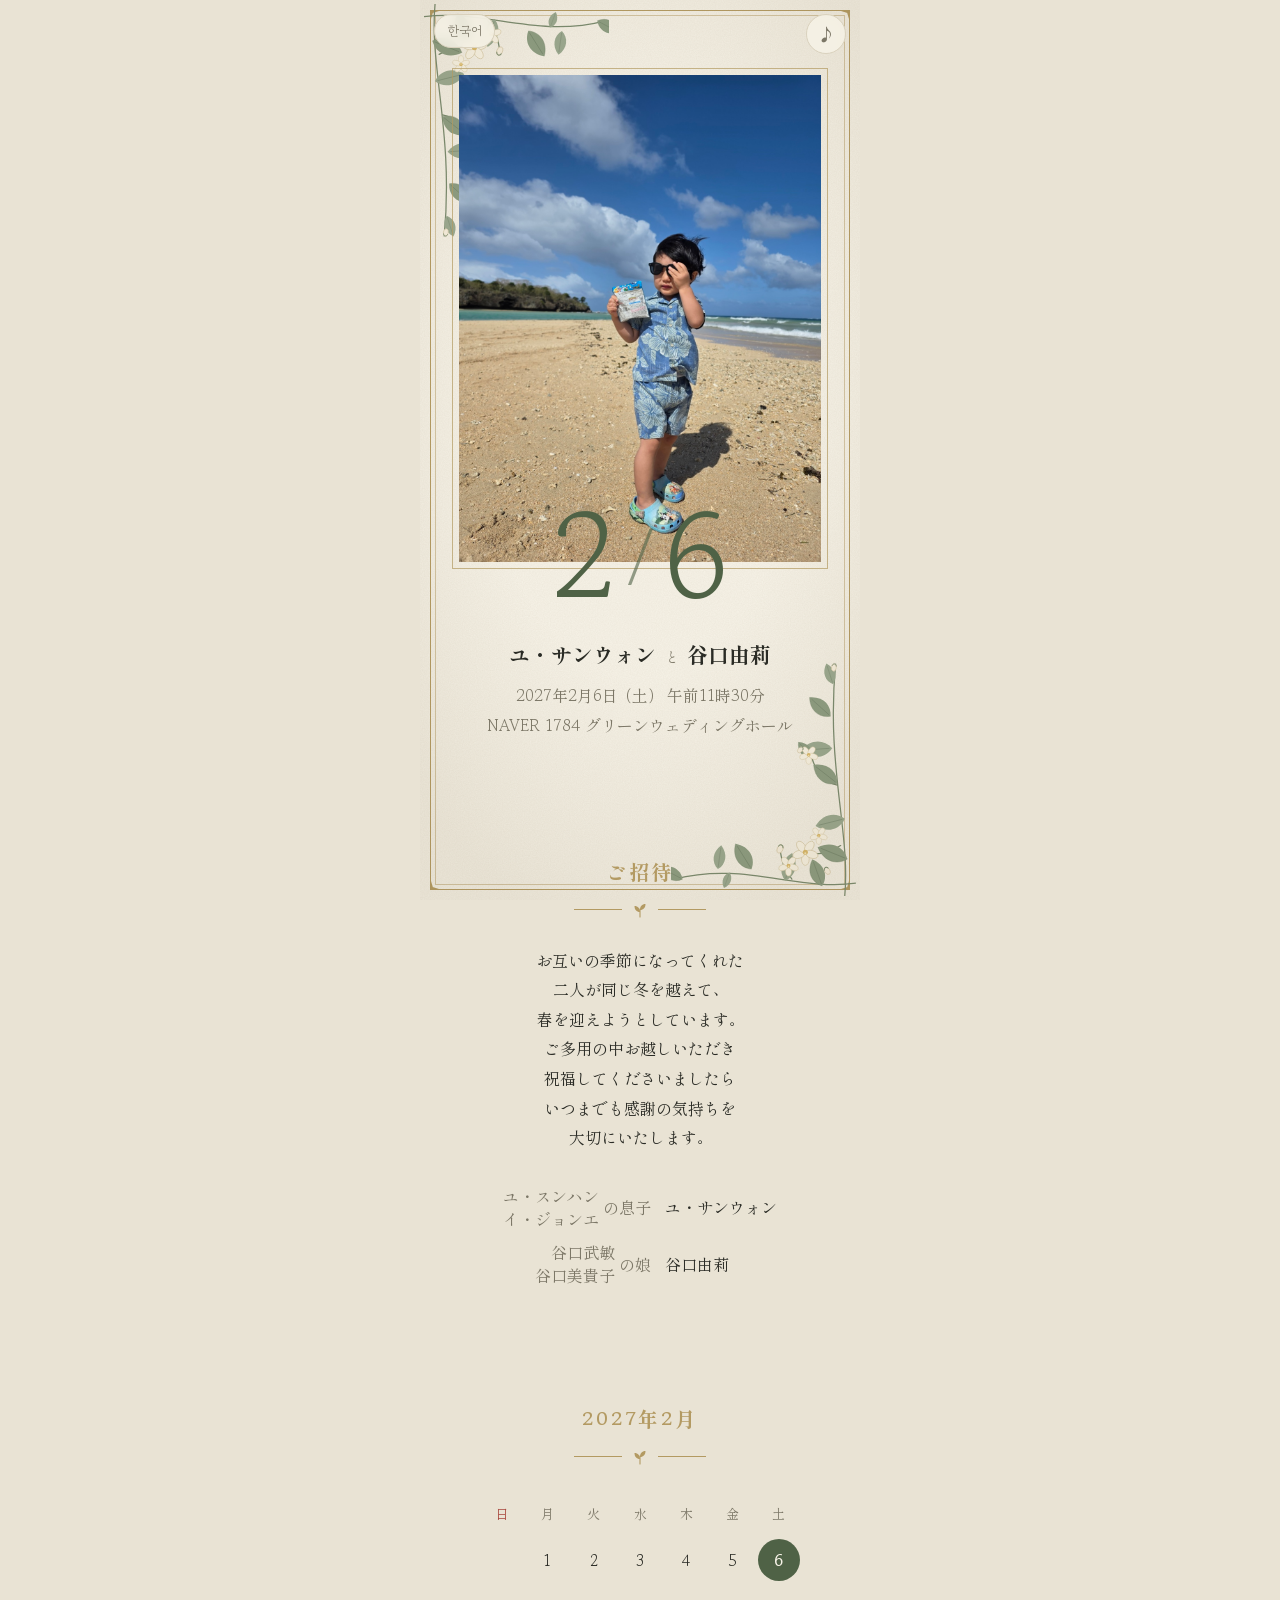
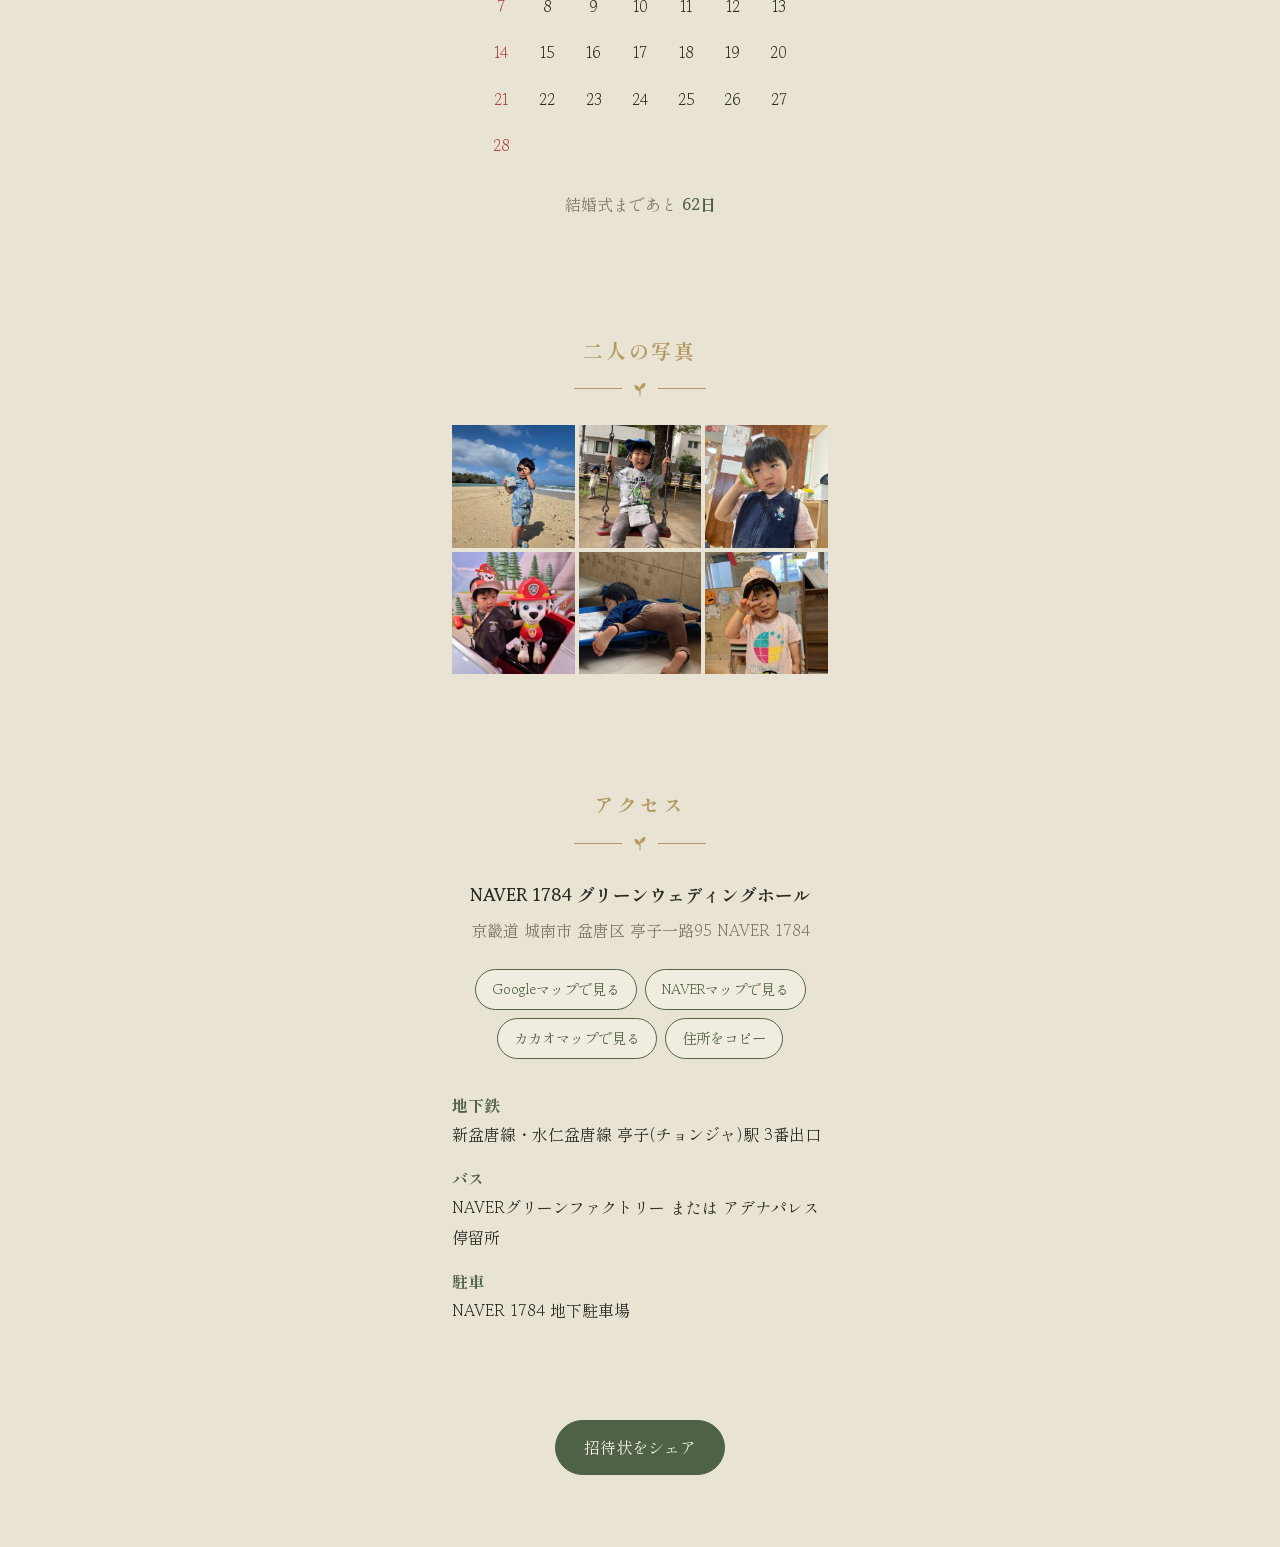
==== site/ja/index.html @ 0885a6d9 "Add prev/next navigation to photo viewer with tap, swipe and arrow keys Co-Authored-By: Claude Fable" ====
<!doctype html>
<html lang="ja">
<head>
<meta charset="utf-8">
<!-- 상위 폴더의 style.css, app.js, images/ 를 그대로 쓰기 위한 기준 경로 -->
<base href="../">
<meta name="viewport" content="width=device-width, initial-scale=1, viewport-fit=cover">
<title>ユ・サンウォン と 谷口 ゆり、結婚します</title>
<meta name="description" content="2027年2月6日（土）午前11時30分、NAVER 1784 グリーンウェディングホール">
<meta property="og:type" content="website">
<meta property="og:title" content="ユ・サンウォン と 谷口 ゆり、結婚します">
<meta property="og:description" content="2027年2月6日（土）午前11時30分、NAVER 1784 グリーンウェディングホール">
<meta property="og:image" content="__BASE_URL__/images/01.jpg">
<meta property="og:url" content="__BASE_URL__/ja/">
<link rel="preconnect" href="https://fonts.googleapis.com">
<link rel="preconnect" href="https://fonts.gstatic.com" crossorigin>
<link href="https://fonts.googleapis.com/css2?family=Gowun+Batang:wght@400;700&family=Shippori+Mincho:wght@400;700&display=swap" rel="stylesheet">
<link rel="icon" href="data:,">
<!-- 디자인을 고치면 ?v= 숫자를 올려야 폰 캐시가 새 CSS 를 받음 -->
<link rel="stylesheet" href="style.css?v=4">
</head>
<body>
<div class="frame" aria-hidden="true"><div class="frame-line"></div><div class="sprig tl"></div><div class="sprig br"></div></div>
<main>
  <a class="lang" href="./" lang="ko" hreflang="ko">한국어</a>
  <button type="button" id="bgmBtn" class="bgm" hidden aria-pressed="false" aria-label="BGMをオン"><span>♪</span></button>
  <header class="hero">
    <div class="hero-photo"><img id="heroImg" alt="二人の写真" fetchpriority="high" decoding="async"></div>
    <p class="hero-date" aria-hidden="true"><span id="heroMonth"></span><span class="slash">/</span><span id="heroDay"></span></p>
    <h1 class="hero-names"><span id="gName"></span><span class="and">と</span><span id="bName"></span></h1>
    <p class="hero-when" id="heroWhen"></p>
    <p class="hero-where" id="heroWhere"></p>
  </header>

  <section class="greeting">
    <h2>ご招待</h2>
    <p id="greetingText"></p>
    <dl class="family" id="family"></dl>
  </section>

  <section class="calendar">
    <h2 id="calTitle"></h2>
    <div class="cal-grid" id="calGrid" role="grid"></div>
    <p class="dday" id="dday"></p>
  </section>

  <section class="gallery">
    <h2>二人の写真</h2>
    <div class="gal-grid" id="galGrid"></div>
  </section>

  <section class="location">
    <h2>アクセス</h2>
    <p class="venue-name" id="venueName"></p>
    <p class="venue-addr" id="venueAddr"></p>
    <div class="map-actions">
      <a id="googleLink" target="_blank" rel="noopener">Googleマップで見る</a>
      <a id="naverLink" target="_blank" rel="noopener">NAVERマップで見る</a>
      <a id="kakaoLink" target="_blank" rel="noopener">カカオマップで見る</a>
      <button type="button" id="copyAddr">住所をコピー</button>
    </div>
    <dl class="transit" id="transit"></dl>
  </section>

  <footer>
    <button type="button" id="share" class="share">招待状をシェア</button>
  </footer>
</main>

<dialog id="viewer" aria-label="写真を拡大">
  <img id="viewerImg" alt="">
  <div class="viewer-nav">
    <button type="button" id="viewerPrev" aria-label="前の写真">&#8249;</button>
    <span id="viewerCount" aria-live="polite"></span>
    <button type="button" id="viewerNext" aria-label="次の写真">&#8250;</button>
  </div>
  <button type="button" id="viewerClose">閉じる</button>
</dialog>
<div class="toast" id="toast" role="status" aria-live="polite"></div>
<audio id="bgm" loop preload="auto"></audio>

<script src="config.js"></script>
<script src="app.js?v=4"></script>
</body>
</html>
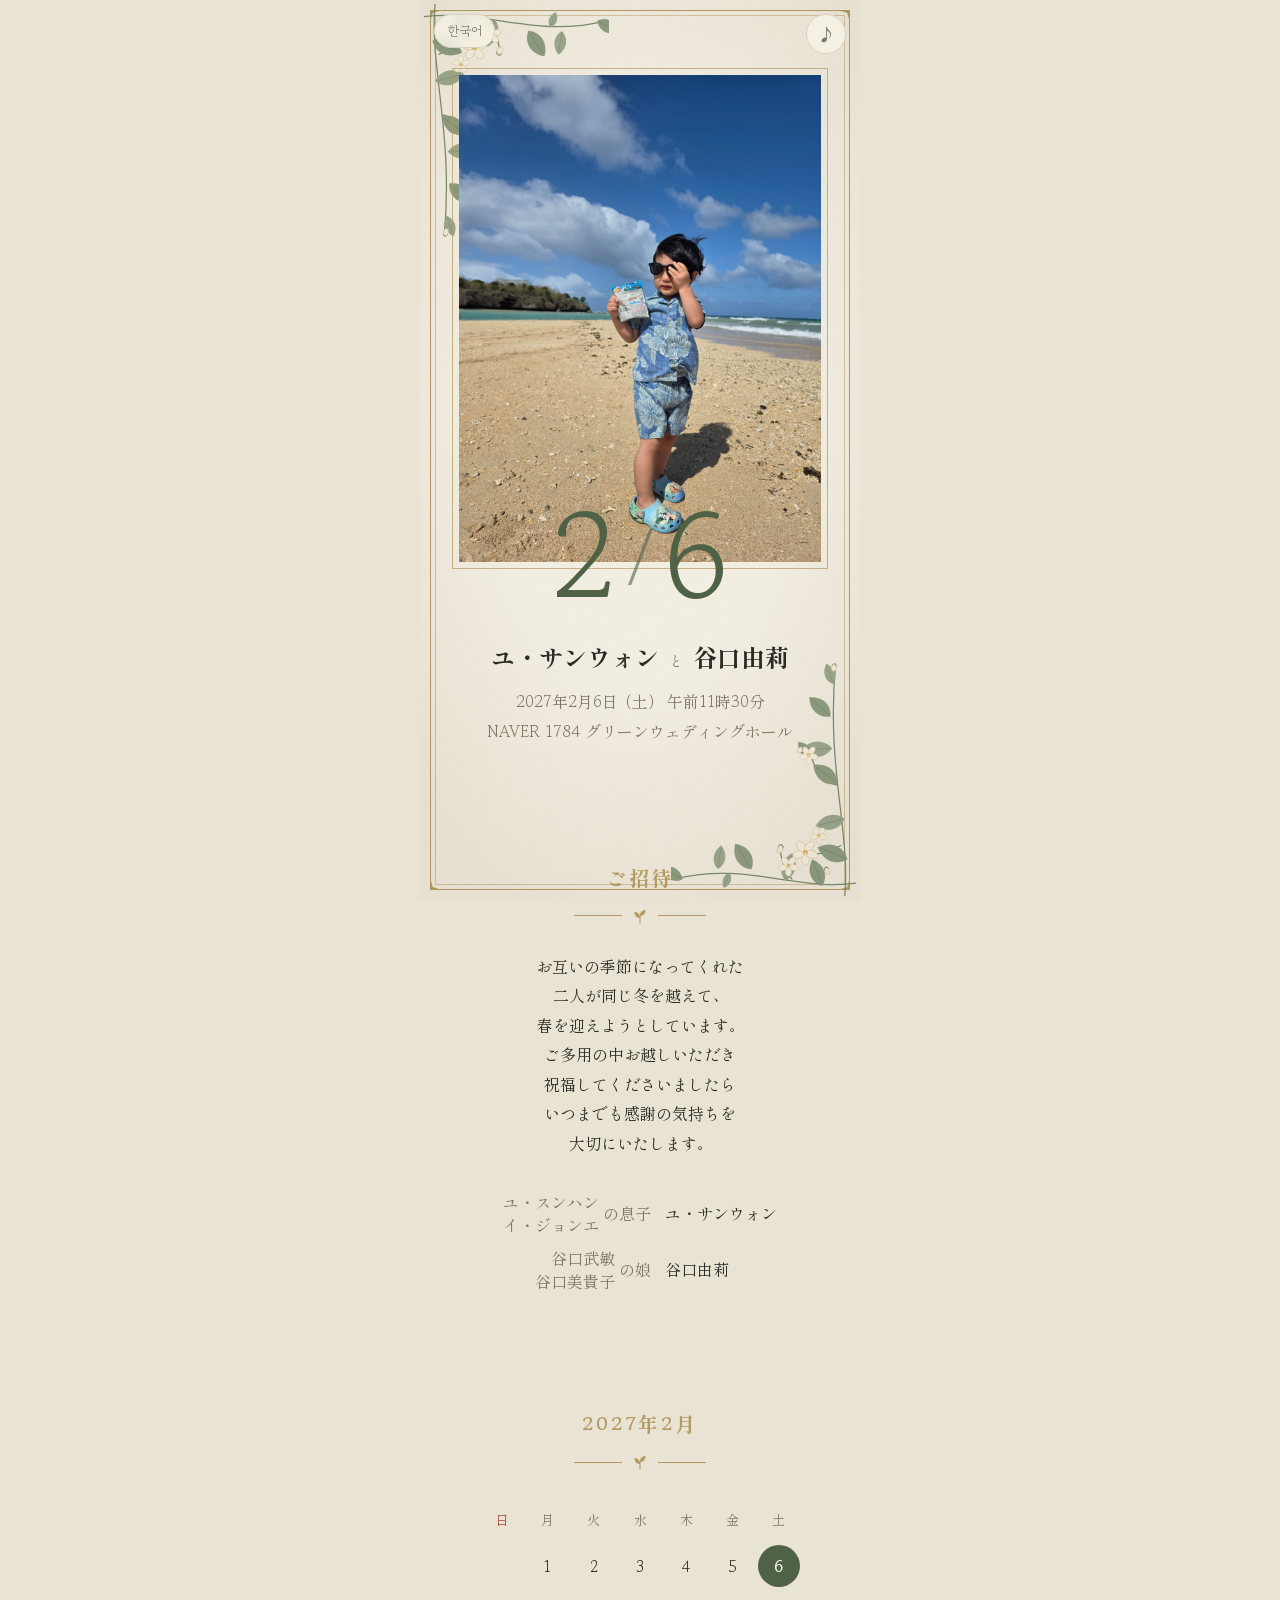
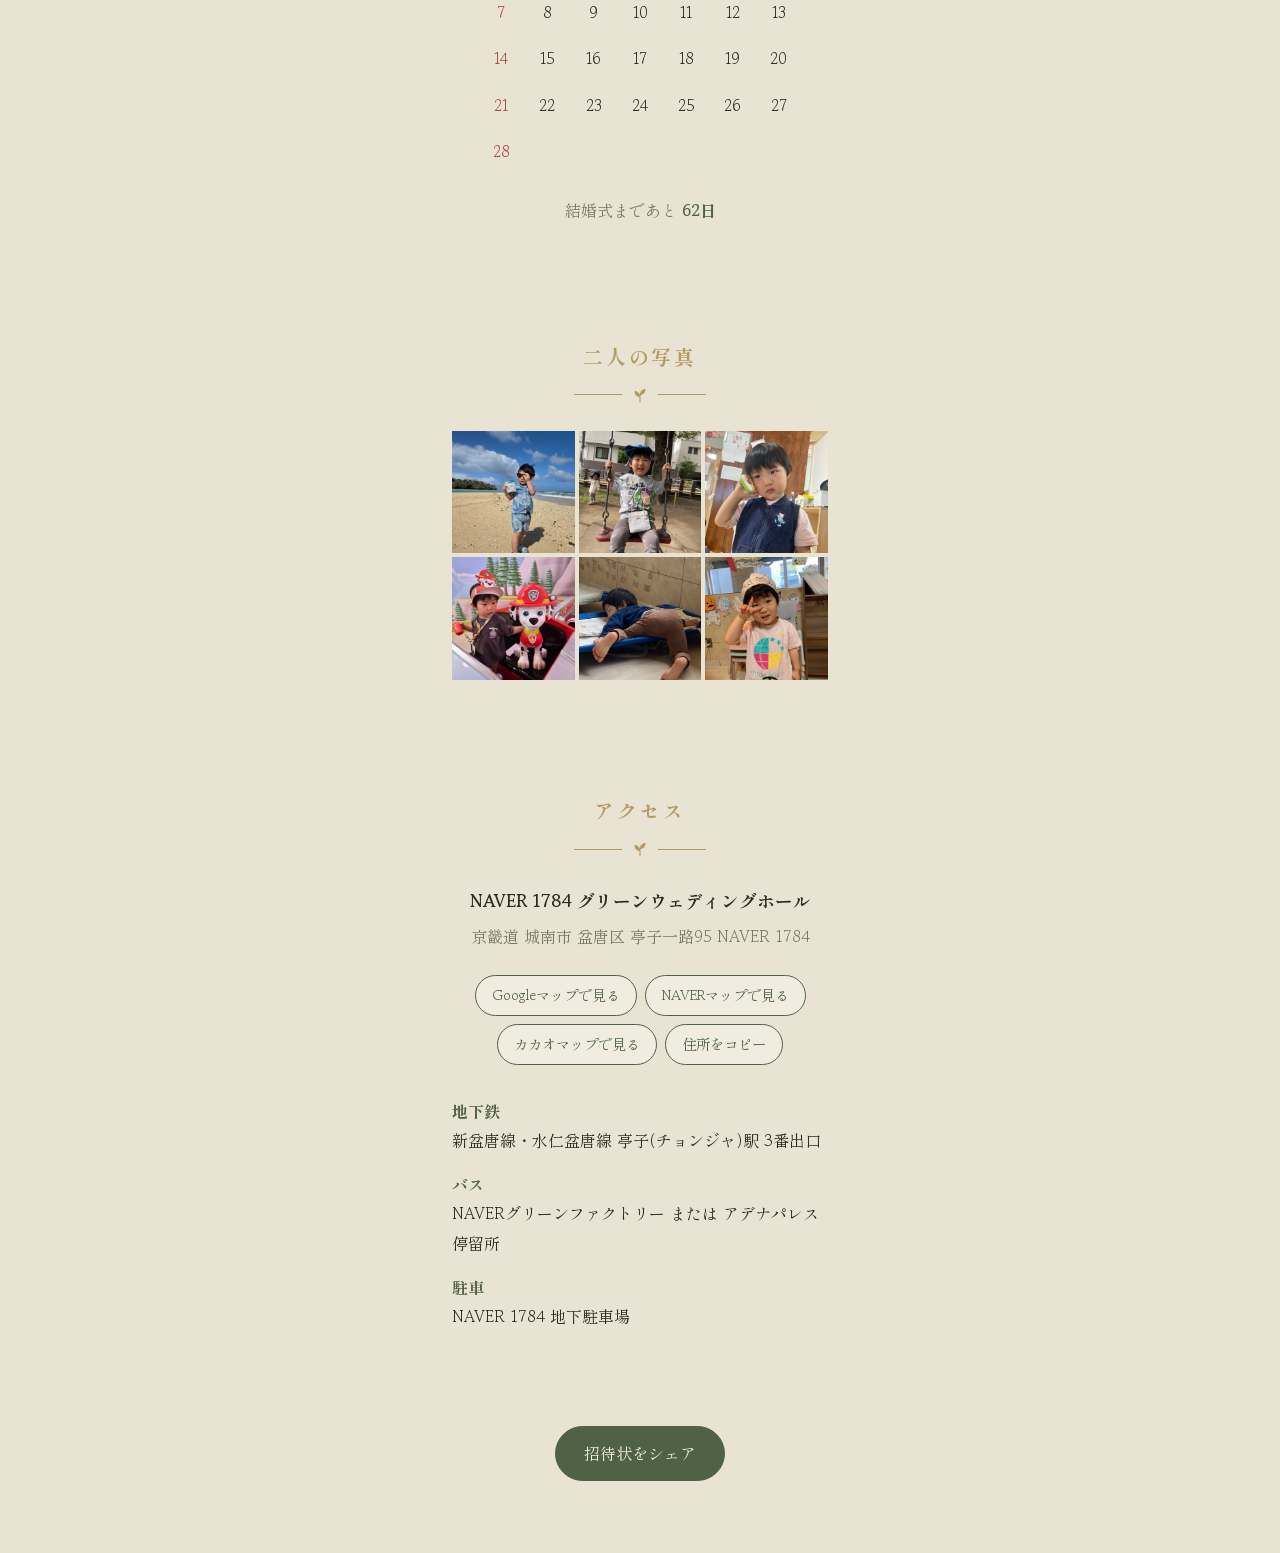
==== commit 79ce9c0d: "Enlarge hero names while keeping them on one line Co-Authored-By: Claude Fable 5.1 <noreply@anthropi" ====
--- a/site/ja/index.html
+++ b/site/ja/index.html
@@ -17,7 +17,7 @@
 <link href="https://fonts.googleapis.com/css2?family=Gowun+Batang:wght@400;700&family=Shippori+Mincho:wght@400;700&display=swap" rel="stylesheet">
 <link rel="icon" href="data:,">
 <!-- 디자인을 고치면 ?v= 숫자를 올려야 폰 캐시가 새 CSS 를 받음 -->
-<link rel="stylesheet" href="style.css?v=4">
+<link rel="stylesheet" href="style.css?v=5">
 </head>
 <body>
 <div class="frame" aria-hidden="true"><div class="frame-line"></div><div class="sprig tl"></div><div class="sprig br"></div></div>
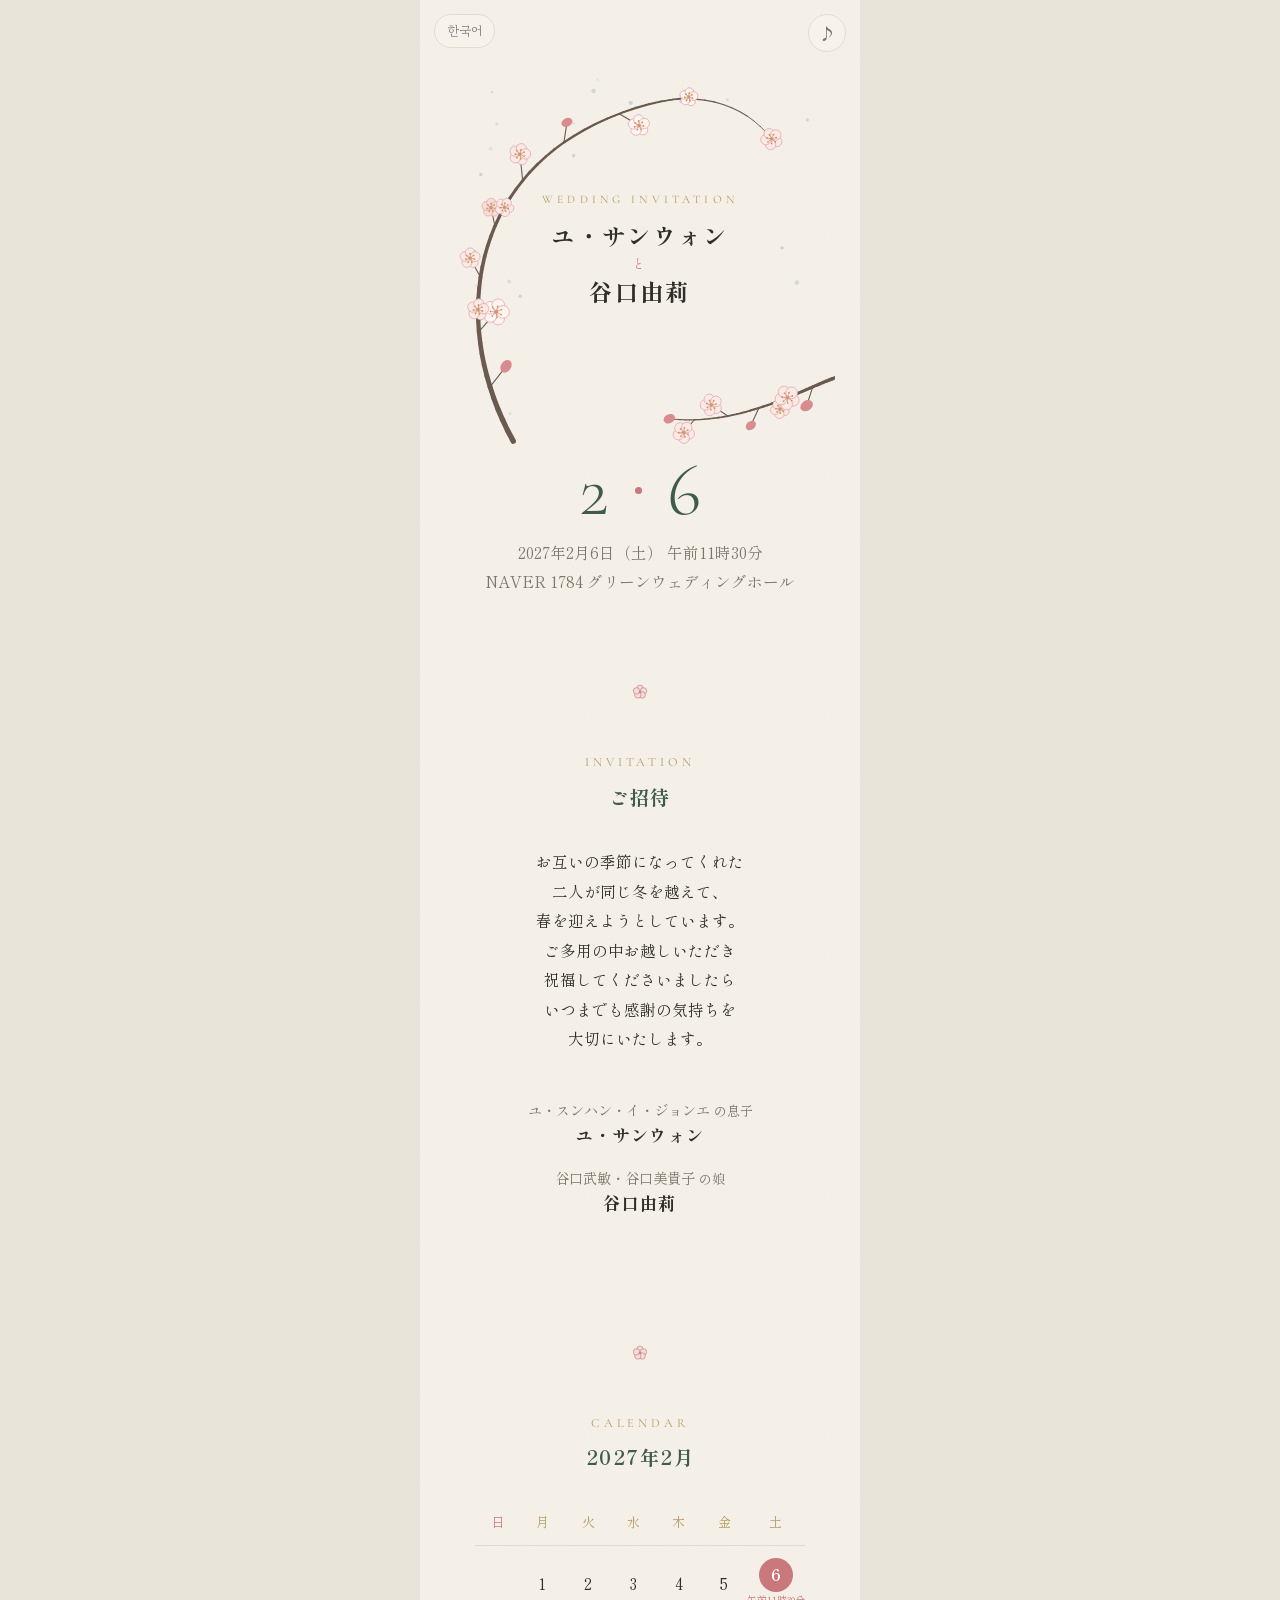
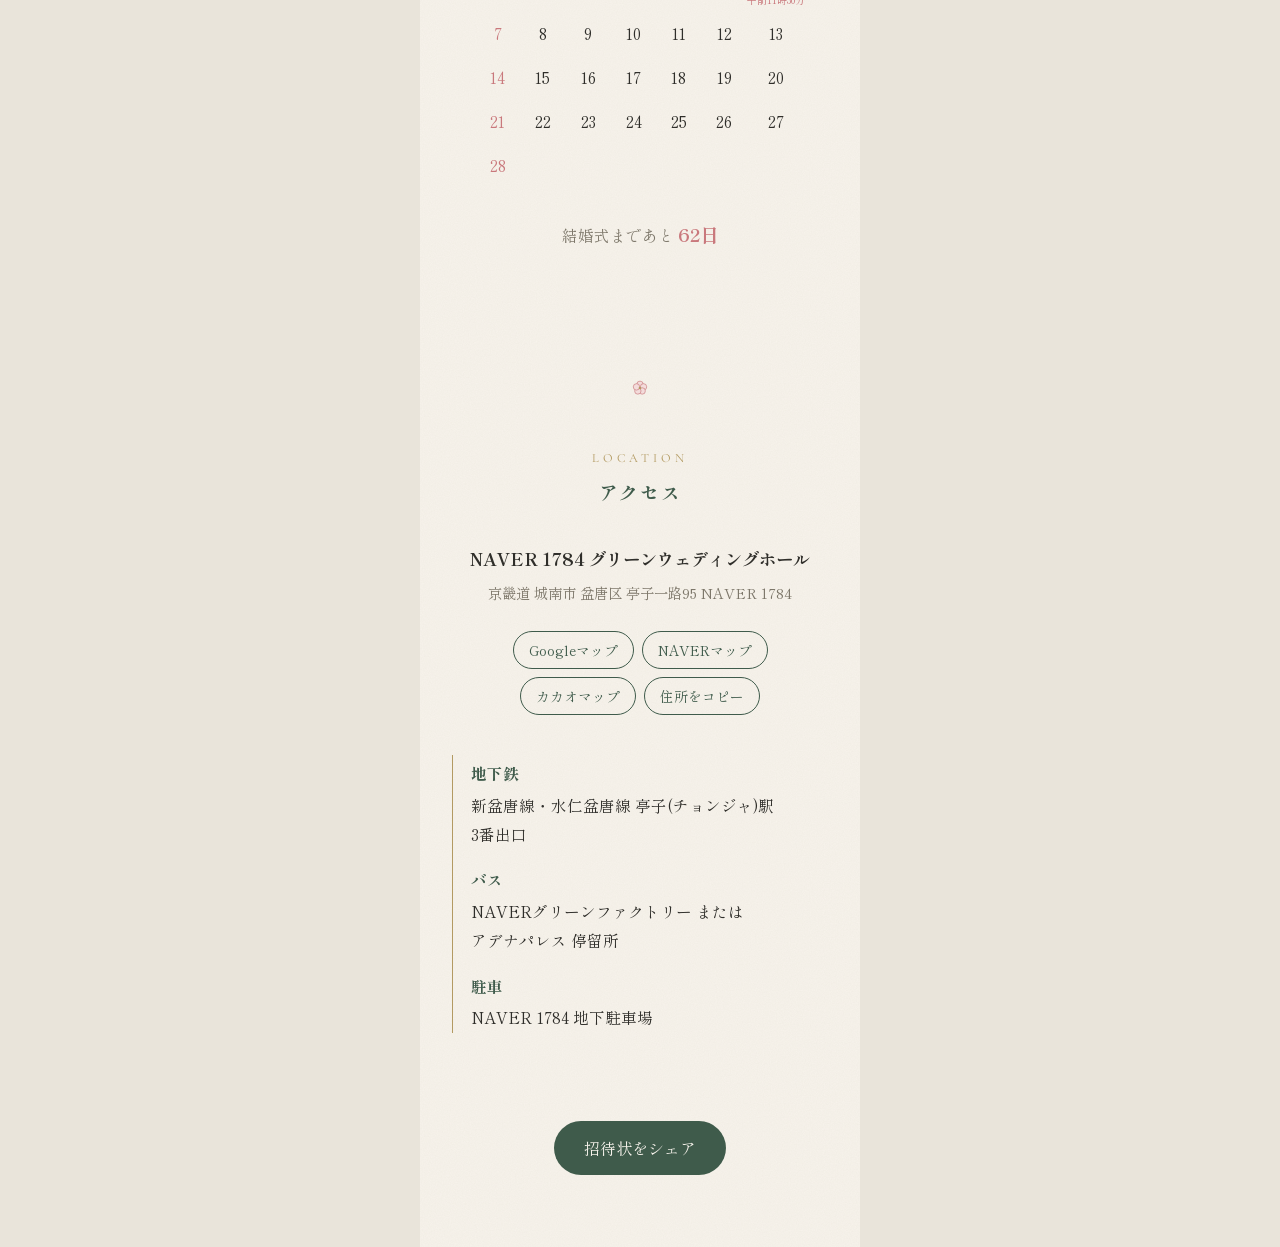
==== commit 6ad0d183: "Replace photos with plum blossom branch art and restore serif, gold accents and big hero date Co-Aut" ====
--- a/site/ja/index.html
+++ b/site/ja/index.html
@@ -10,53 +10,49 @@
 <meta property="og:type" content="website">
 <meta property="og:title" content="ユ・サンウォン と 谷口 ゆり、結婚します">
 <meta property="og:description" content="2027年2月6日（土）午前11時30分、NAVER 1784 グリーンウェディングホール">
-<meta property="og:image" content="__BASE_URL__/images/01.jpg">
+<meta property="og:image" content="__BASE_URL__/images/og.png">
 <meta property="og:url" content="__BASE_URL__/ja/">
 <link rel="preconnect" href="https://fonts.googleapis.com">
 <link rel="preconnect" href="https://fonts.gstatic.com" crossorigin>
-<link href="https://fonts.googleapis.com/css2?family=Gowun+Batang:wght@400;700&family=Shippori+Mincho:wght@400;700&display=swap" rel="stylesheet">
+<link href="https://fonts.googleapis.com/css2?family=Gowun+Batang:wght@400;700&family=Cormorant+Garamond:wght@300;400&family=Shippori+Mincho:wght@400;700&display=swap" rel="stylesheet">
 <link rel="icon" href="data:,">
 <!-- 디자인을 고치면 ?v= 숫자를 올려야 폰 캐시가 새 CSS 를 받음 -->
-<link rel="stylesheet" href="style.css?v=5">
+<link rel="stylesheet" href="style.css?v=7">
 </head>
 <body>
-<div class="frame" aria-hidden="true"><div class="frame-line"></div><div class="sprig tl"></div><div class="sprig br"></div></div>
 <main>
   <a class="lang" href="./" lang="ko" hreflang="ko">한국어</a>
   <button type="button" id="bgmBtn" class="bgm" hidden aria-pressed="false" aria-label="BGMをオン"><span>♪</span></button>
   <header class="hero">
-    <div class="hero-photo"><img id="heroImg" alt="二人の写真" fetchpriority="high" decoding="async"></div>
-    <p class="hero-date" aria-hidden="true"><span id="heroMonth"></span><span class="slash">/</span><span id="heroDay"></span></p>
-    <h1 class="hero-names"><span id="gName"></span><span class="and">と</span><span id="bName"></span></h1>
+    <div class="hero-art">
+      <p class="eyebrow">WEDDING INVITATION</p>
+      <h1 class="hero-names"><span id="gName"></span><span class="and">と</span><span id="bName"></span></h1>
+    </div>
+    <p class="hero-date" aria-hidden="true"><span id="heroMonth"></span><span class="dot"></span><span id="heroDay"></span></p>
     <p class="hero-when" id="heroWhen"></p>
     <p class="hero-where" id="heroWhere"></p>
   </header>
 
   <section class="greeting">
-    <h2>ご招待</h2>
+    <h2><small>INVITATION</small>ご招待</h2>
     <p id="greetingText"></p>
-    <dl class="family" id="family"></dl>
+    <ul class="family" id="family"></ul>
   </section>
 
   <section class="calendar">
-    <h2 id="calTitle"></h2>
+    <h2><small>CALENDAR</small><span id="calTitle"></span></h2>
     <div class="cal-grid" id="calGrid" role="grid"></div>
     <p class="dday" id="dday"></p>
   </section>
 
-  <section class="gallery">
-    <h2>二人の写真</h2>
-    <div class="gal-grid" id="galGrid"></div>
-  </section>
-
   <section class="location">
-    <h2>アクセス</h2>
+    <h2><small>LOCATION</small>アクセス</h2>
     <p class="venue-name" id="venueName"></p>
     <p class="venue-addr" id="venueAddr"></p>
     <div class="map-actions">
-      <a id="googleLink" target="_blank" rel="noopener">Googleマップで見る</a>
-      <a id="naverLink" target="_blank" rel="noopener">NAVERマップで見る</a>
-      <a id="kakaoLink" target="_blank" rel="noopener">カカオマップで見る</a>
+      <a id="googleLink" target="_blank" rel="noopener">Googleマップ</a>
+      <a id="naverLink" target="_blank" rel="noopener">NAVERマップ</a>
+      <a id="kakaoLink" target="_blank" rel="noopener">カカオマップ</a>
       <button type="button" id="copyAddr">住所をコピー</button>
     </div>
     <dl class="transit" id="transit"></dl>
@@ -67,19 +63,10 @@
   </footer>
 </main>
 
-<dialog id="viewer" aria-label="写真を拡大">
-  <img id="viewerImg" alt="">
-  <div class="viewer-nav">
-    <button type="button" id="viewerPrev" aria-label="前の写真">&#8249;</button>
-    <span id="viewerCount" aria-live="polite"></span>
-    <button type="button" id="viewerNext" aria-label="次の写真">&#8250;</button>
-  </div>
-  <button type="button" id="viewerClose">閉じる</button>
-</dialog>
 <div class="toast" id="toast" role="status" aria-live="polite"></div>
 <audio id="bgm" loop preload="auto"></audio>
 
 <script src="config.js"></script>
-<script src="app.js?v=4"></script>
+<script src="app.js?v=7"></script>
 </body>
 </html>
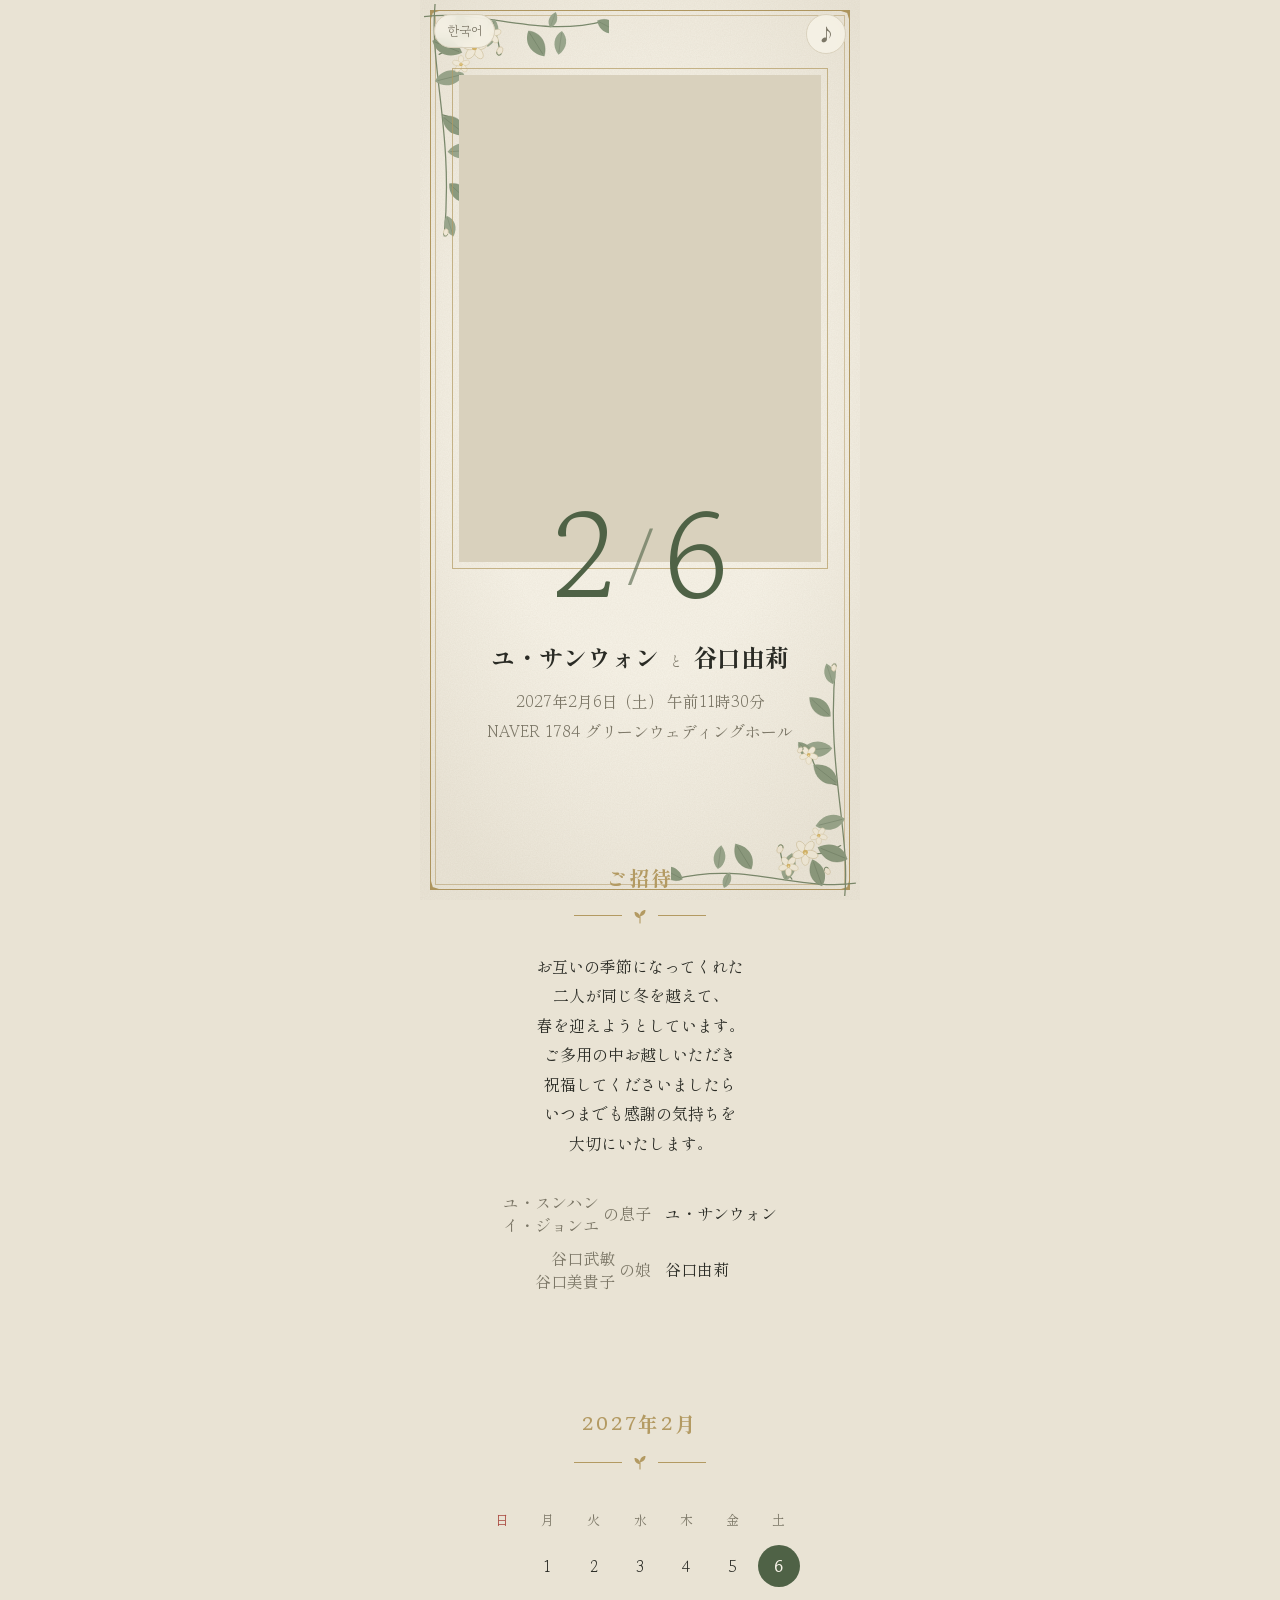
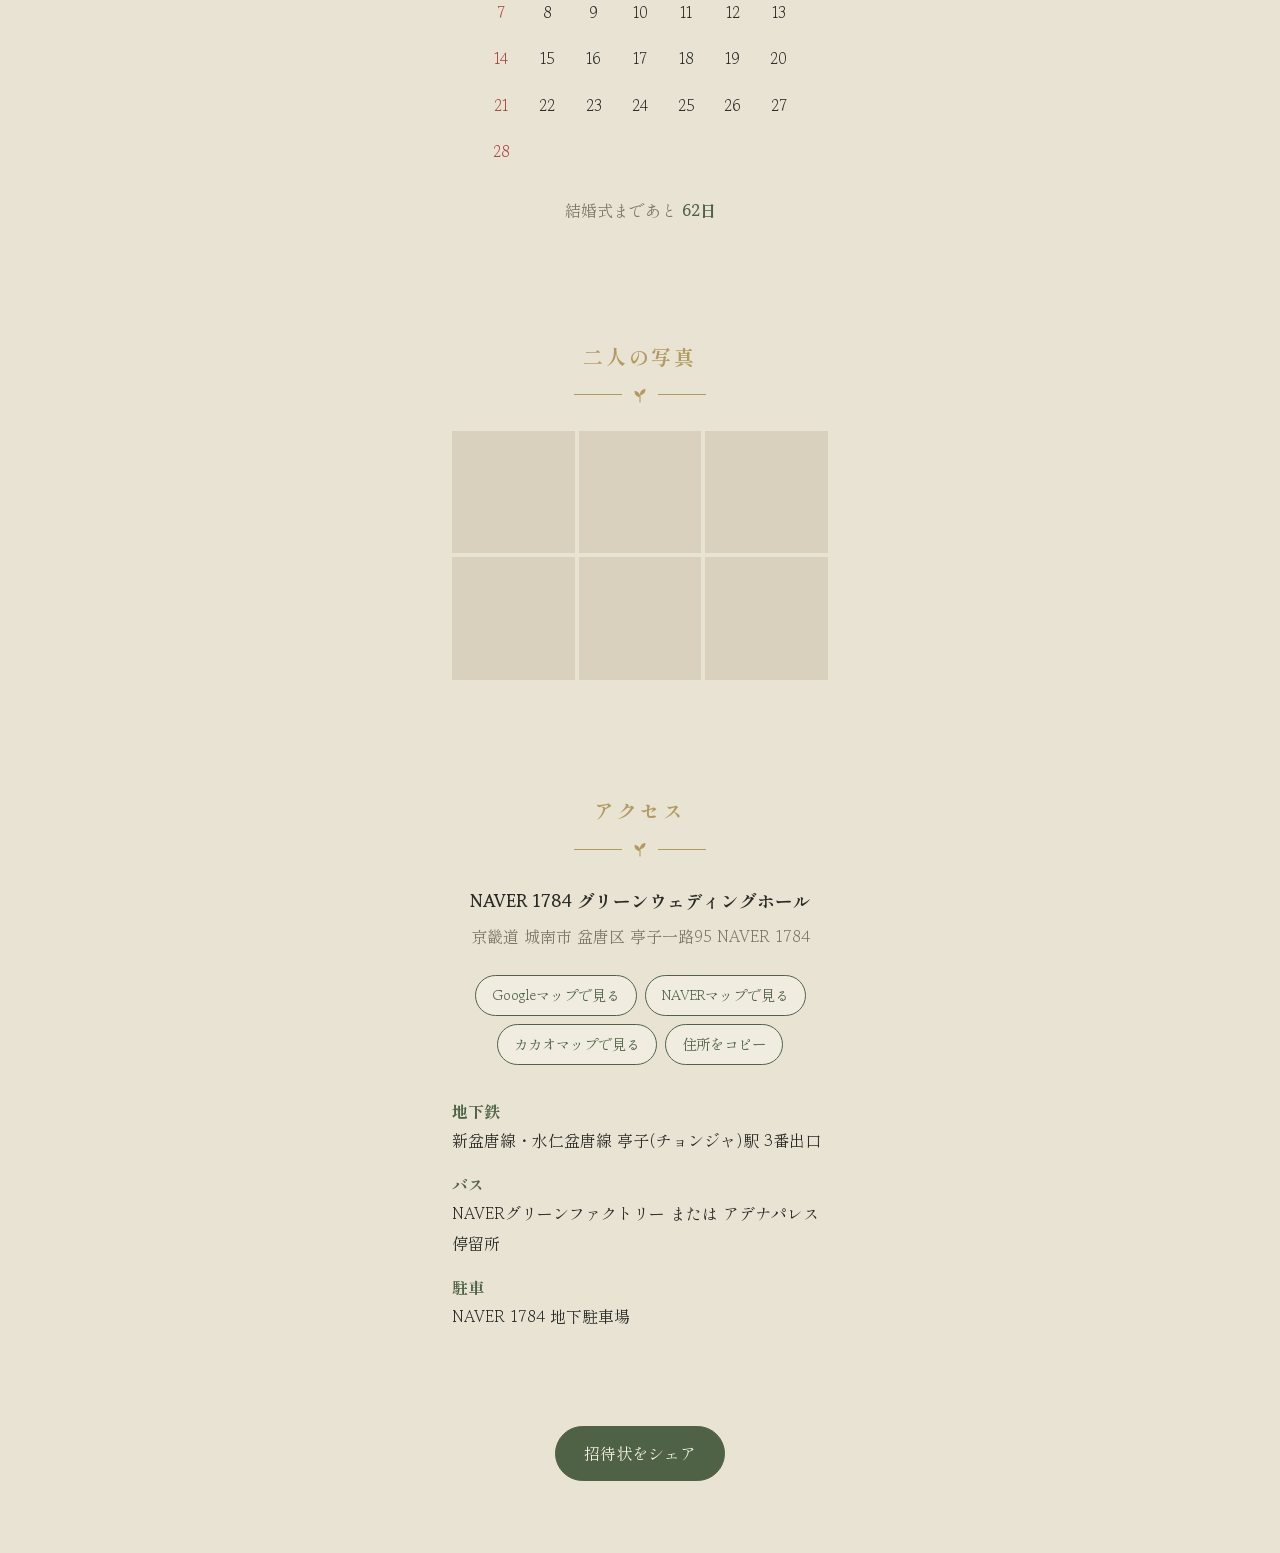
==== commit 015e13e4: "Revert" ====
--- a/site/ja/index.html
+++ b/site/ja/index.html
@@ -14,45 +14,49 @@
 <meta property="og:url" content="__BASE_URL__/ja/">
 <link rel="preconnect" href="https://fonts.googleapis.com">
 <link rel="preconnect" href="https://fonts.gstatic.com" crossorigin>
-<link href="https://fonts.googleapis.com/css2?family=Gowun+Batang:wght@400;700&family=Cormorant+Garamond:wght@300;400&family=Shippori+Mincho:wght@400;700&display=swap" rel="stylesheet">
+<link href="https://fonts.googleapis.com/css2?family=Gowun+Batang:wght@400;700&family=Shippori+Mincho:wght@400;700&display=swap" rel="stylesheet">
 <link rel="icon" href="data:,">
 <!-- 디자인을 고치면 ?v= 숫자를 올려야 폰 캐시가 새 CSS 를 받음 -->
-<link rel="stylesheet" href="style.css?v=7">
+<link rel="stylesheet" href="style.css?v=8">
 </head>
 <body>
+<div class="frame" aria-hidden="true"><div class="frame-line"></div><div class="sprig tl"></div><div class="sprig br"></div></div>
 <main>
   <a class="lang" href="./" lang="ko" hreflang="ko">한국어</a>
   <button type="button" id="bgmBtn" class="bgm" hidden aria-pressed="false" aria-label="BGMをオン"><span>♪</span></button>
   <header class="hero">
-    <div class="hero-art">
-      <p class="eyebrow">WEDDING INVITATION</p>
-      <h1 class="hero-names"><span id="gName"></span><span class="and">と</span><span id="bName"></span></h1>
-    </div>
-    <p class="hero-date" aria-hidden="true"><span id="heroMonth"></span><span class="dot"></span><span id="heroDay"></span></p>
+    <div class="hero-photo"><img id="heroImg" alt="二人の写真" fetchpriority="high" decoding="async"></div>
+    <p class="hero-date" aria-hidden="true"><span id="heroMonth"></span><span class="slash">/</span><span id="heroDay"></span></p>
+    <h1 class="hero-names"><span id="gName"></span><span class="and">と</span><span id="bName"></span></h1>
     <p class="hero-when" id="heroWhen"></p>
     <p class="hero-where" id="heroWhere"></p>
   </header>
 
   <section class="greeting">
-    <h2><small>INVITATION</small>ご招待</h2>
+    <h2>ご招待</h2>
     <p id="greetingText"></p>
-    <ul class="family" id="family"></ul>
+    <dl class="family" id="family"></dl>
   </section>
 
   <section class="calendar">
-    <h2><small>CALENDAR</small><span id="calTitle"></span></h2>
+    <h2 id="calTitle"></h2>
     <div class="cal-grid" id="calGrid" role="grid"></div>
     <p class="dday" id="dday"></p>
   </section>
 
+  <section class="gallery">
+    <h2>二人の写真</h2>
+    <div class="gal-grid" id="galGrid"></div>
+  </section>
+
   <section class="location">
-    <h2><small>LOCATION</small>アクセス</h2>
+    <h2>アクセス</h2>
     <p class="venue-name" id="venueName"></p>
     <p class="venue-addr" id="venueAddr"></p>
     <div class="map-actions">
-      <a id="googleLink" target="_blank" rel="noopener">Googleマップ</a>
-      <a id="naverLink" target="_blank" rel="noopener">NAVERマップ</a>
-      <a id="kakaoLink" target="_blank" rel="noopener">カカオマップ</a>
+      <a id="googleLink" target="_blank" rel="noopener">Googleマップで見る</a>
+      <a id="naverLink" target="_blank" rel="noopener">NAVERマップで見る</a>
+      <a id="kakaoLink" target="_blank" rel="noopener">カカオマップで見る</a>
       <button type="button" id="copyAddr">住所をコピー</button>
     </div>
     <dl class="transit" id="transit"></dl>
@@ -63,10 +67,19 @@
   </footer>
 </main>
 
+<dialog id="viewer" aria-label="写真を拡大">
+  <img id="viewerImg" alt="">
+  <div class="viewer-nav">
+    <button type="button" id="viewerPrev" aria-label="前の写真">&#8249;</button>
+    <span id="viewerCount" aria-live="polite"></span>
+    <button type="button" id="viewerNext" aria-label="次の写真">&#8250;</button>
+  </div>
+  <button type="button" id="viewerClose">閉じる</button>
+</dialog>
 <div class="toast" id="toast" role="status" aria-live="polite"></div>
 <audio id="bgm" loop preload="auto"></audio>
 
 <script src="config.js"></script>
-<script src="app.js?v=7"></script>
+<script src="app.js?v=8"></script>
 </body>
 </html>
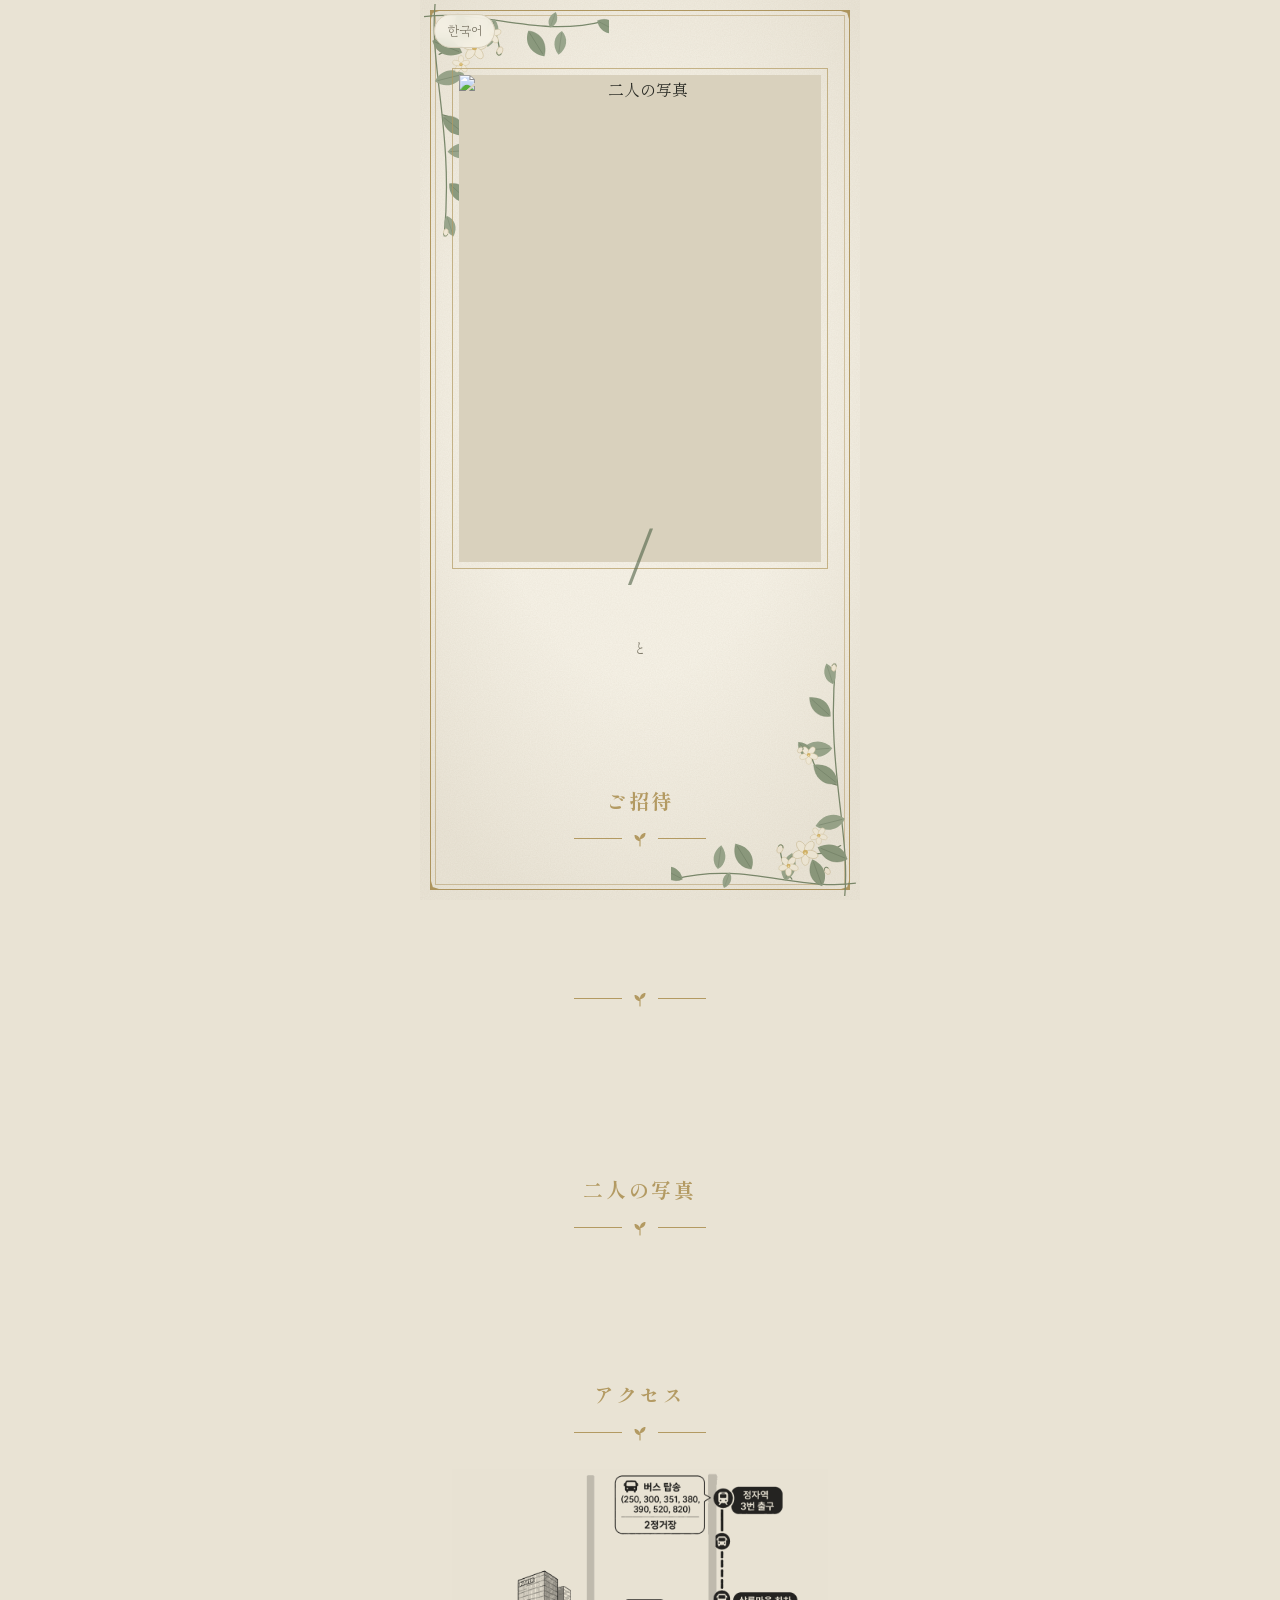
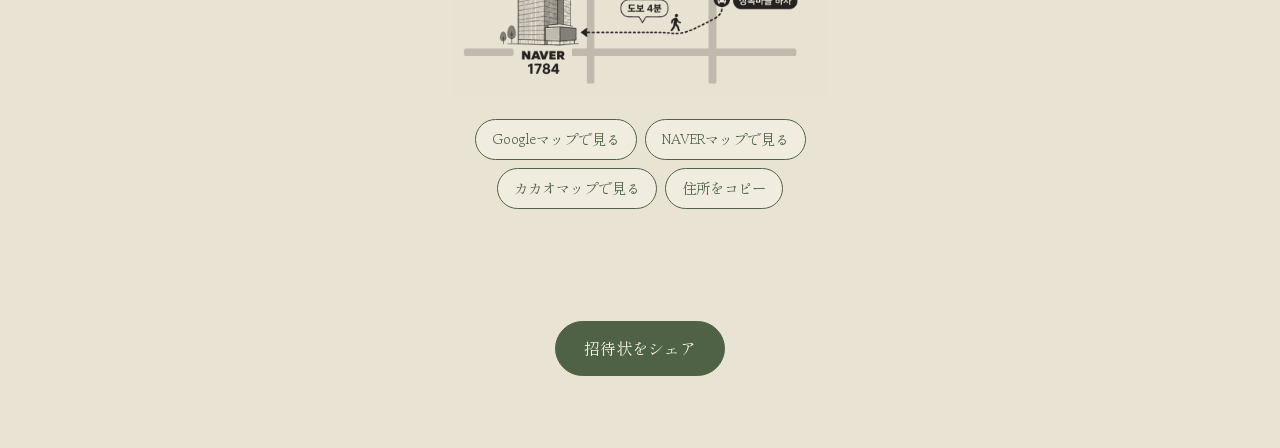
==== commit 8e7b862c: "Add to_naver" ====
--- a/site/ja/index.html
+++ b/site/ja/index.html
@@ -17,7 +17,7 @@
 <link href="https://fonts.googleapis.com/css2?family=Gowun+Batang:wght@400;700&family=Shippori+Mincho:wght@400;700&display=swap" rel="stylesheet">
 <link rel="icon" href="data:,">
 <!-- 디자인을 고치면 ?v= 숫자를 올려야 폰 캐시가 새 CSS 를 받음 -->
-<link rel="stylesheet" href="style.css?v=8">
+<link rel="stylesheet" href="style.css?v=9">
 </head>
 <body>
 <div class="frame" aria-hidden="true"><div class="frame-line"></div><div class="sprig tl"></div><div class="sprig br"></div></div>
@@ -51,6 +51,7 @@
 
   <section class="location">
     <h2>アクセス</h2>
+    <img class="map-img" src="images/to_naver.png" width="960" height="579" alt="亭子駅3番出口からバスで2駅、サンノクマウル下車後 徒歩4分" loading="lazy" decoding="async">
     <p class="venue-name" id="venueName"></p>
     <p class="venue-addr" id="venueAddr"></p>
     <div class="map-actions">
@@ -80,6 +81,6 @@
 <audio id="bgm" loop preload="auto"></audio>
 
 <script src="config.js"></script>
-<script src="app.js?v=8"></script>
+<script src="app.js?v=9"></script>
 </body>
 </html>
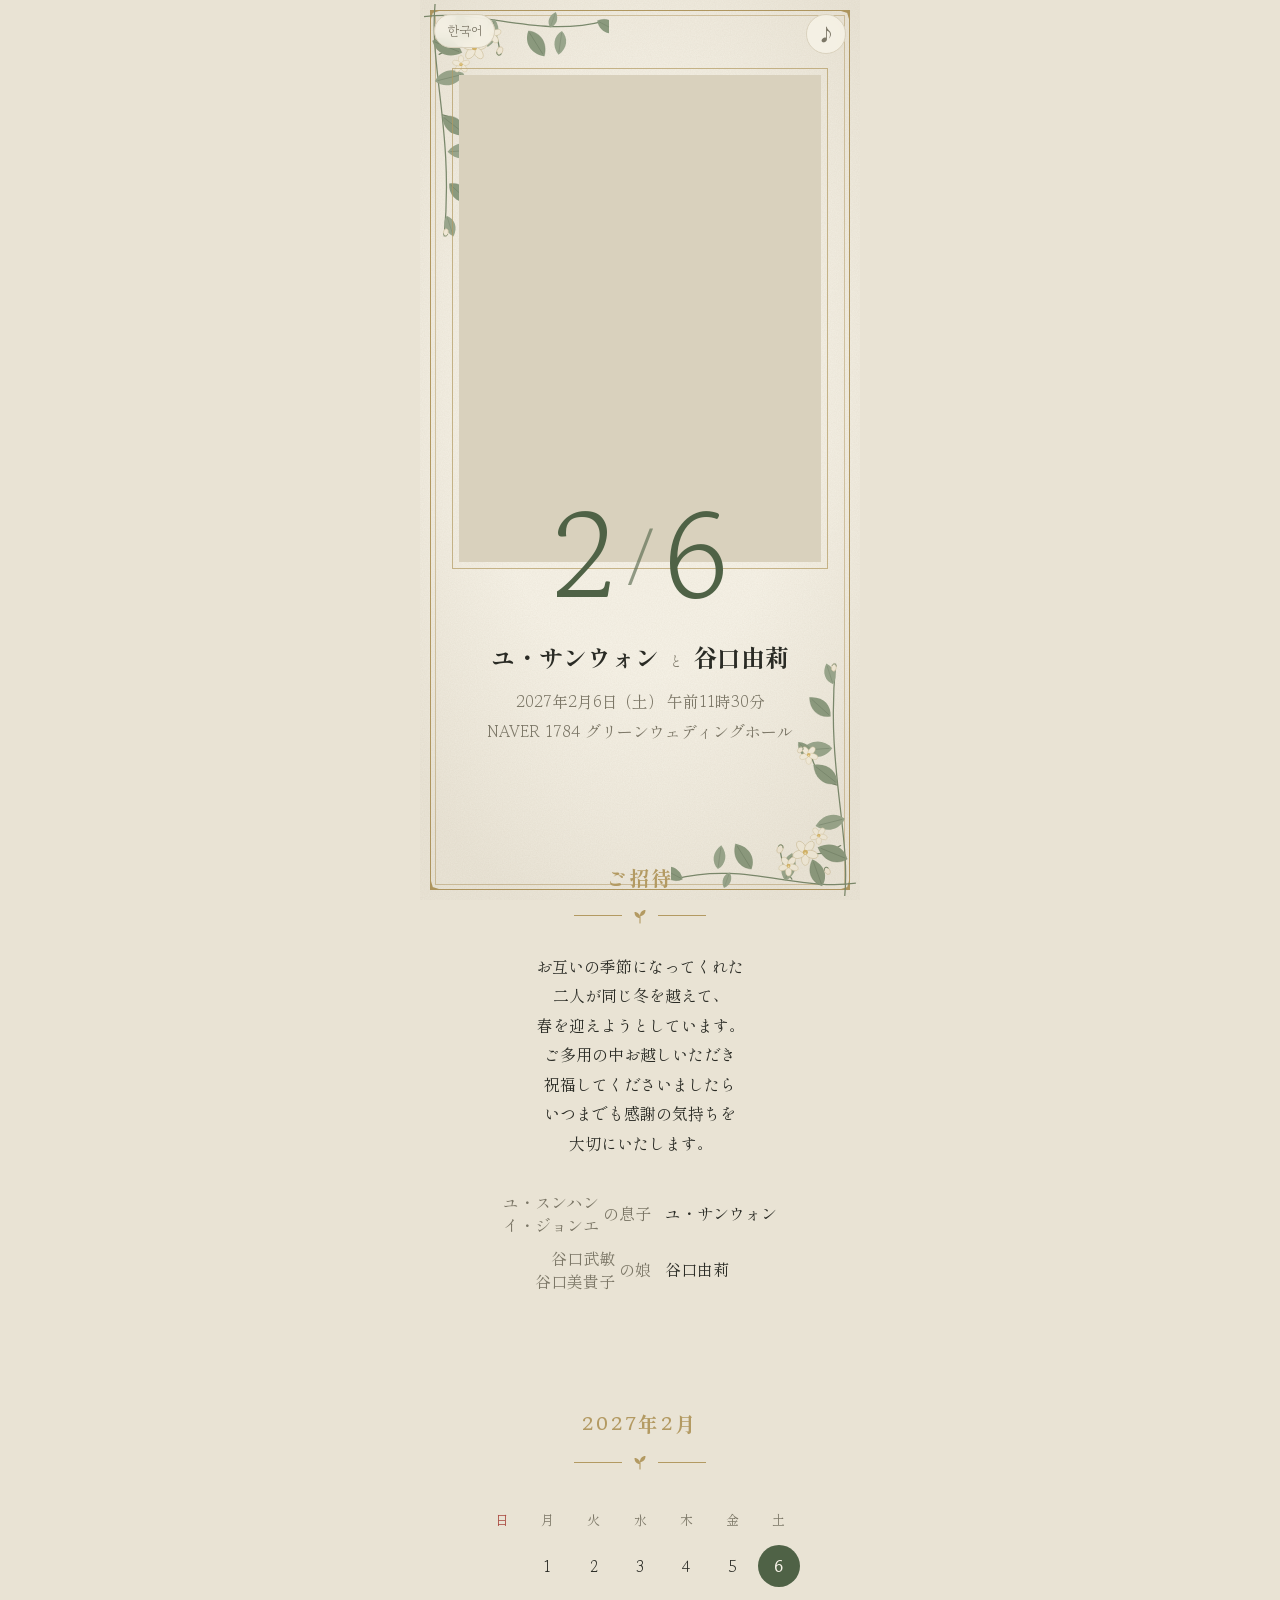
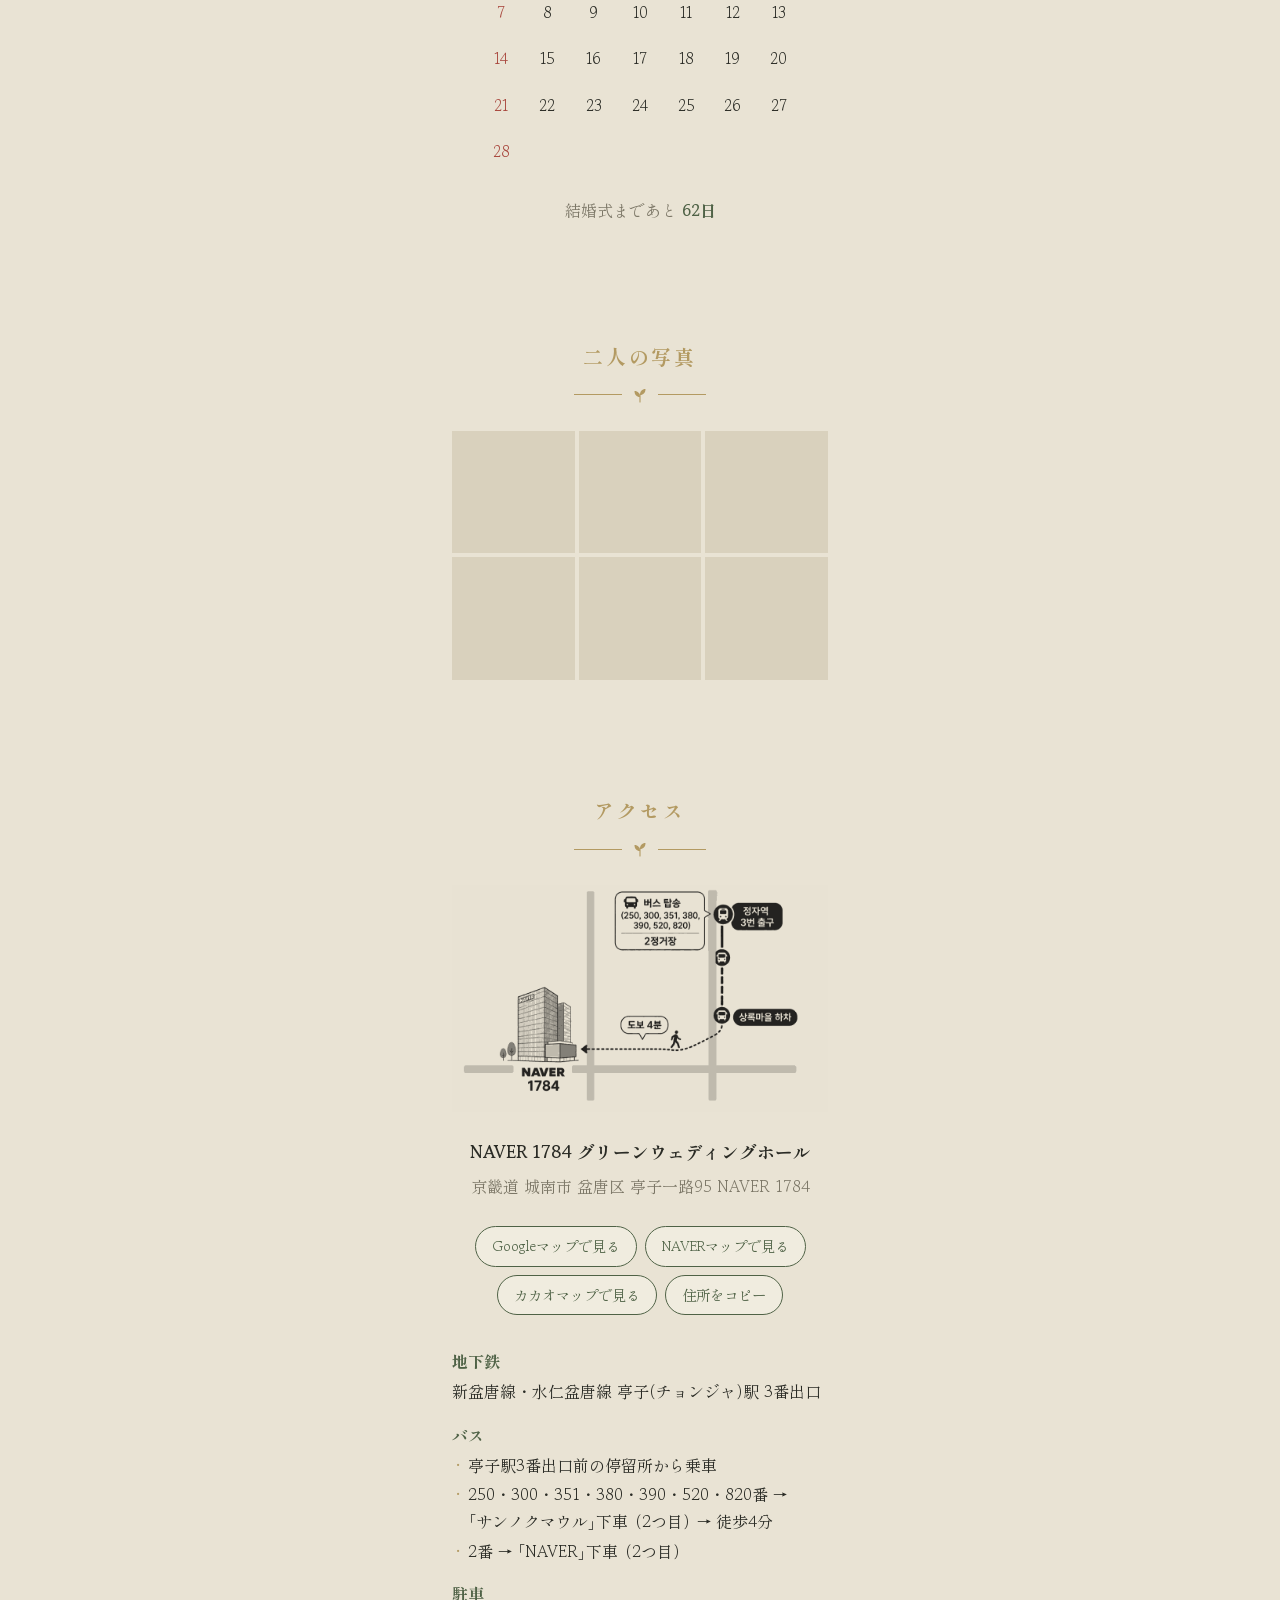
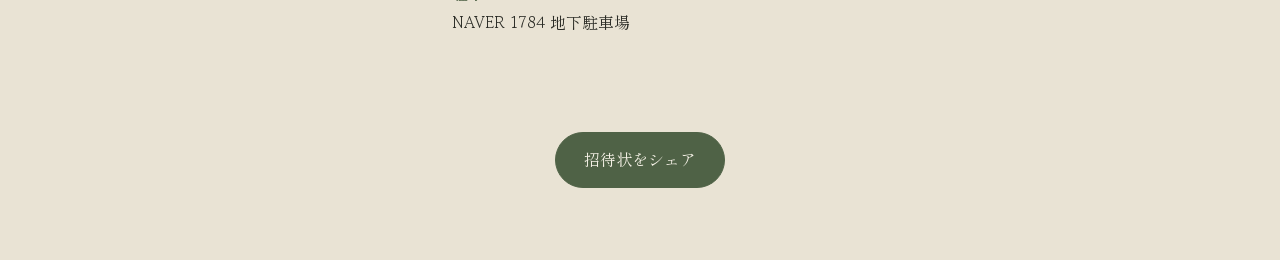
==== commit c0fb7a12: "Fix bus directions syntax error and render multi-line transit as a list" ====
--- a/site/ja/index.html
+++ b/site/ja/index.html
@@ -17,7 +17,7 @@
 <link href="https://fonts.googleapis.com/css2?family=Gowun+Batang:wght@400;700&family=Shippori+Mincho:wght@400;700&display=swap" rel="stylesheet">
 <link rel="icon" href="data:,">
 <!-- 디자인을 고치면 ?v= 숫자를 올려야 폰 캐시가 새 CSS 를 받음 -->
-<link rel="stylesheet" href="style.css?v=9">
+<link rel="stylesheet" href="style.css?v=10">
 </head>
 <body>
 <div class="frame" aria-hidden="true"><div class="frame-line"></div><div class="sprig tl"></div><div class="sprig br"></div></div>
@@ -80,7 +80,7 @@
 <div class="toast" id="toast" role="status" aria-live="polite"></div>
 <audio id="bgm" loop preload="auto"></audio>
 
-<script src="config.js"></script>
-<script src="app.js?v=9"></script>
+<script src="config.js?v=10"></script>
+<script src="app.js?v=10"></script>
 </body>
 </html>
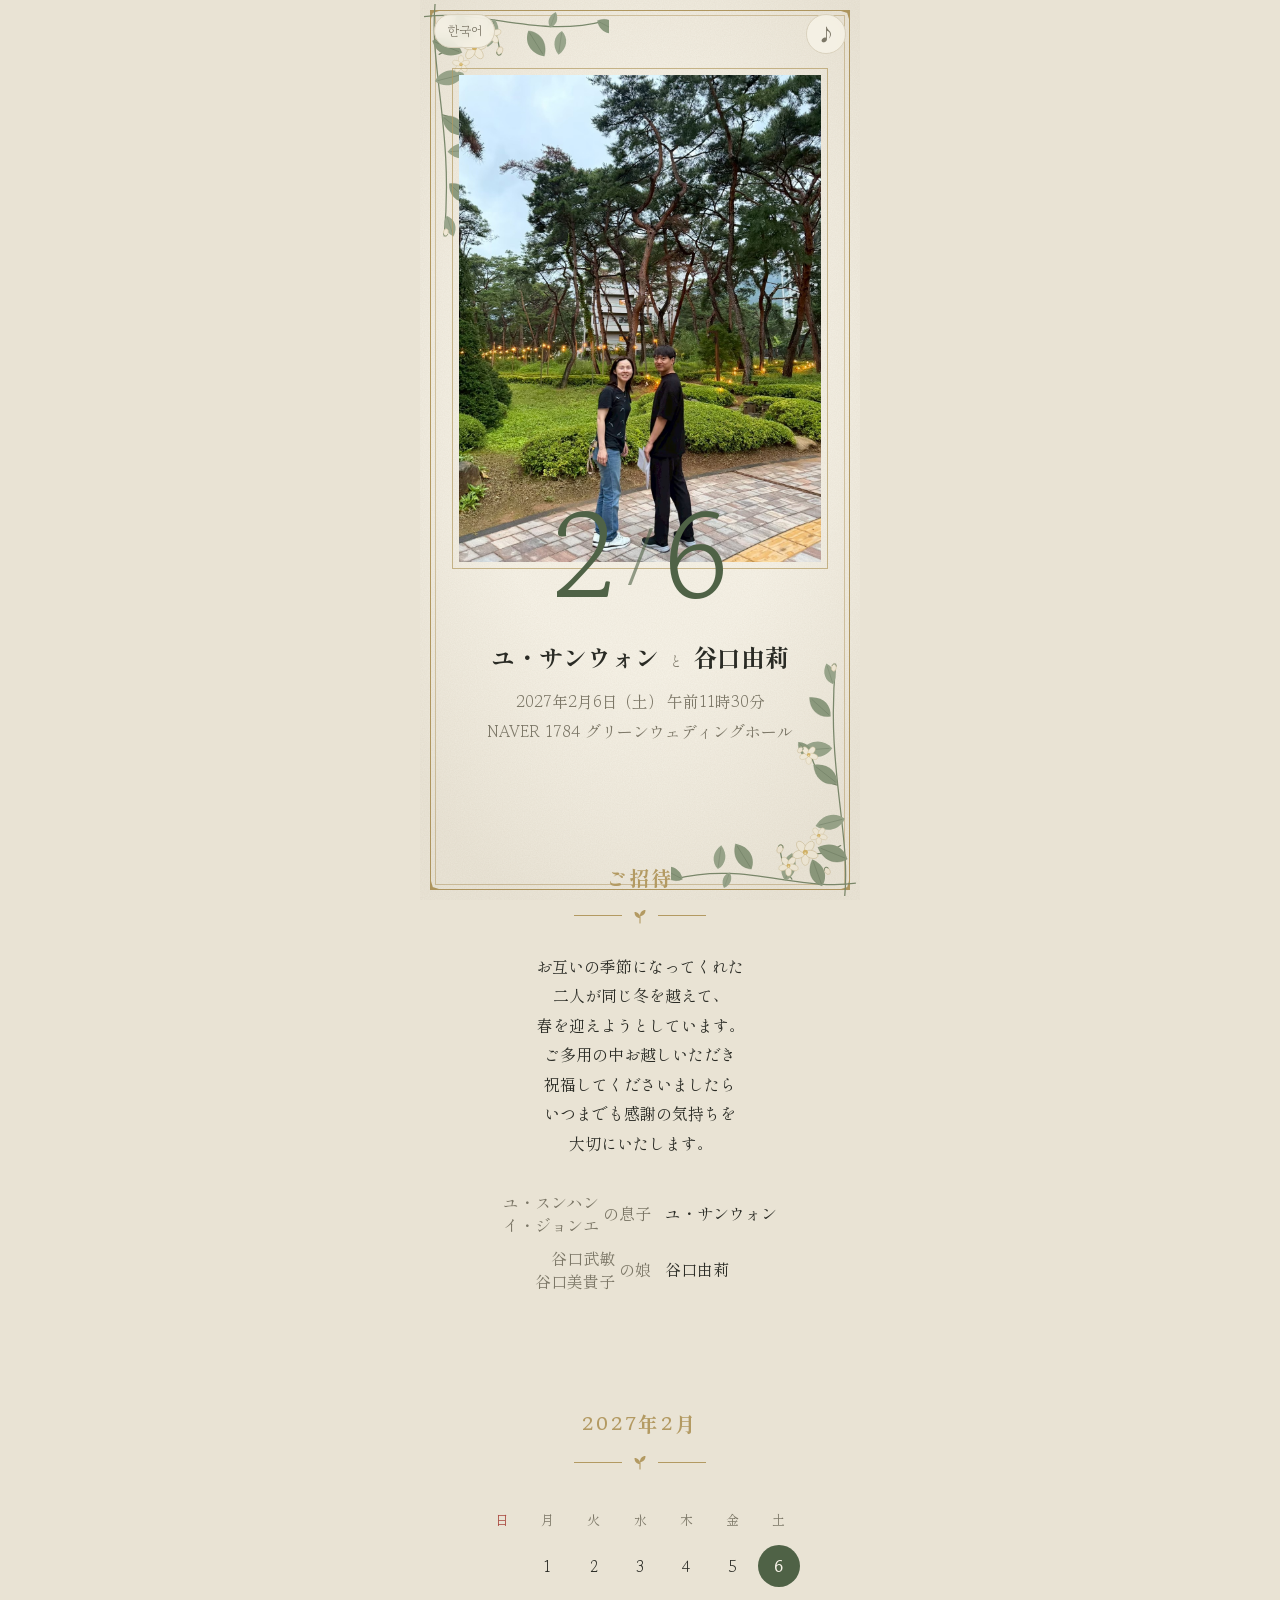
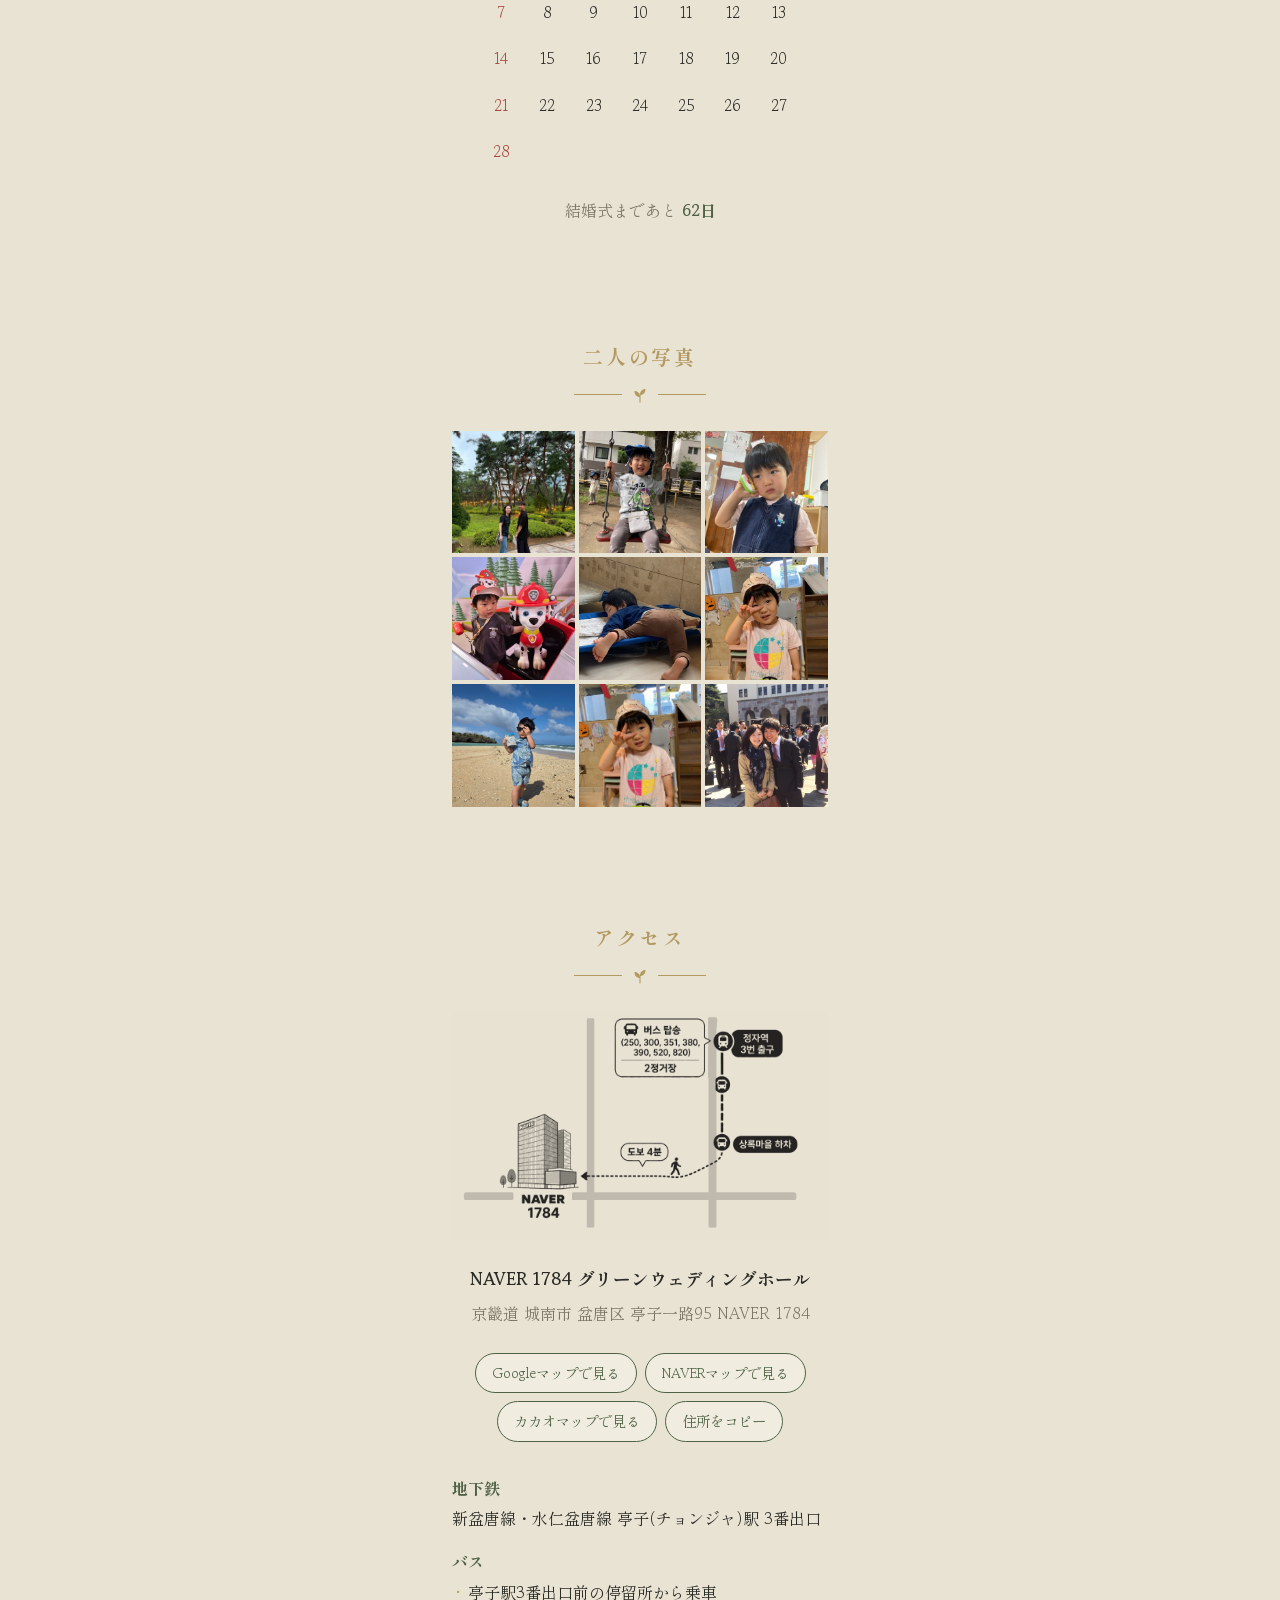
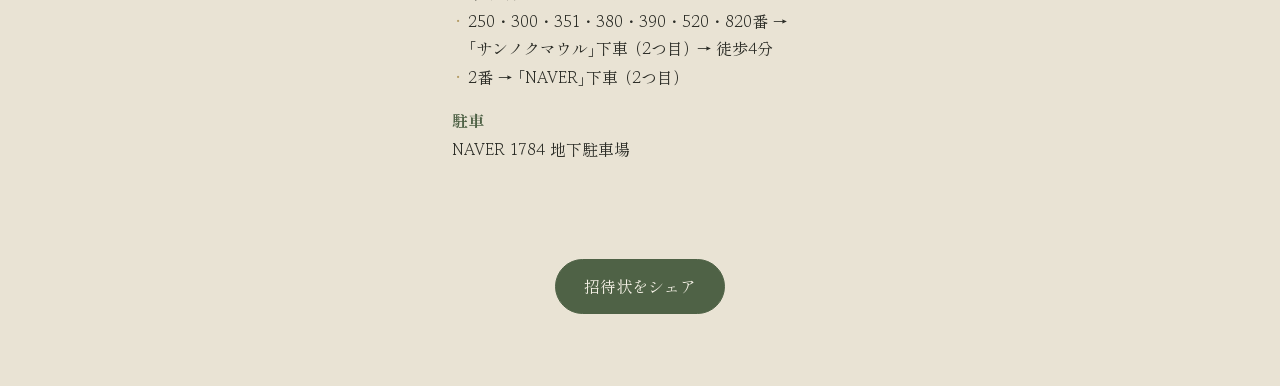
==== commit cb12f334: "Show thumbnails as photos until originals arrive and register all nine" ====
--- a/site/ja/index.html
+++ b/site/ja/index.html
@@ -80,7 +80,7 @@
 <div class="toast" id="toast" role="status" aria-live="polite"></div>
 <audio id="bgm" loop preload="auto"></audio>
 
-<script src="config.js?v=10"></script>
-<script src="app.js?v=10"></script>
+<script src="config.js?v=11"></script>
+<script src="app.js?v=11"></script>
 </body>
 </html>
